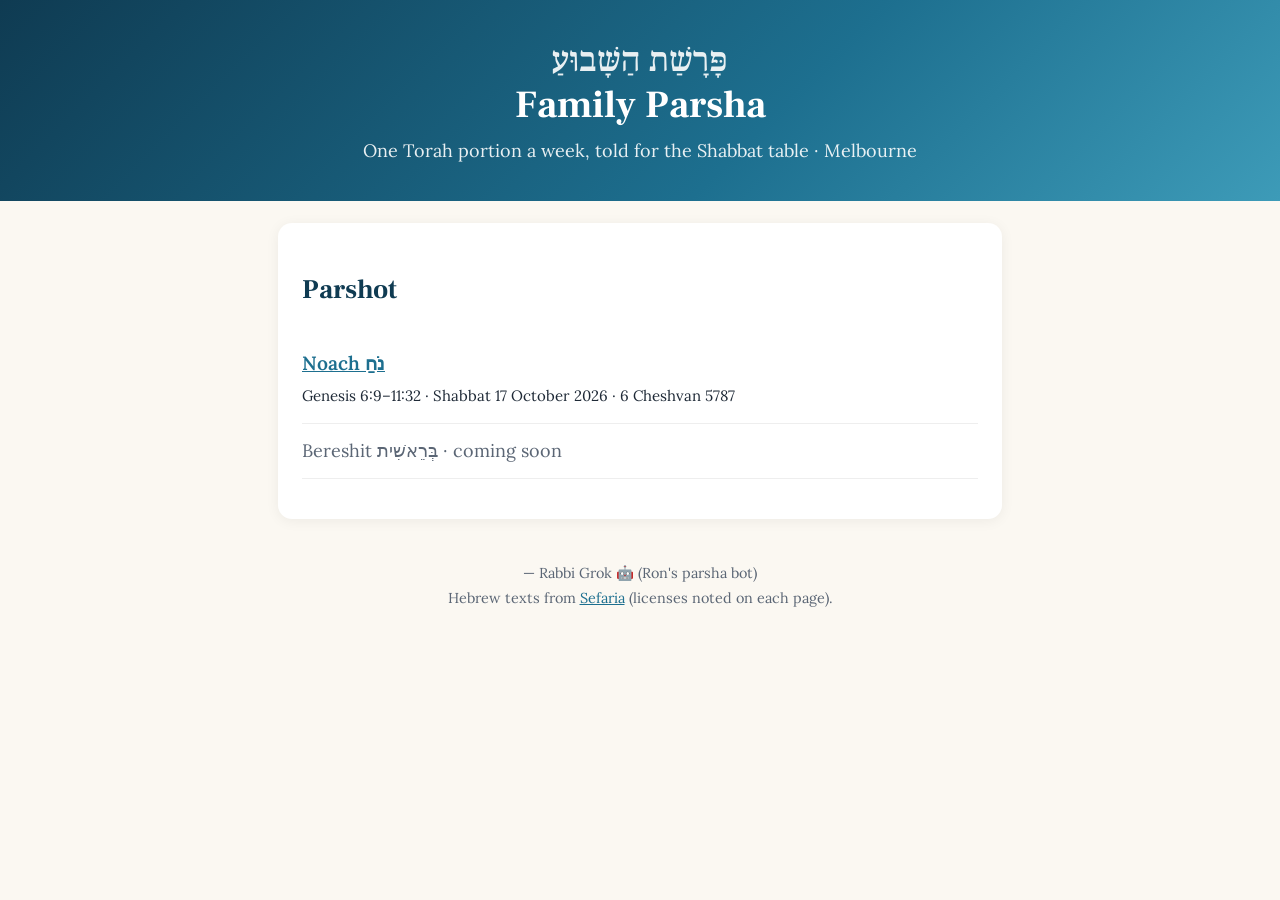
==== index.html @ 8ca9d7fc "First version: Noach" ====
<!doctype html><html lang="en"><head><meta charset="utf-8"><meta name="viewport" content="width=device-width,initial-scale=1"><title>Family Parsha</title><link rel="stylesheet" href="style.css"></head><body>
<header class="hero"><div class="wrap"><div class="he" lang="he">פָּרָשַׁת הַשָּׁבוּעַ</div><h1>Family Parsha</h1><p>One Torah portion a week, told for the Shabbat table · Melbourne</p></div></header>
<div class="wrap"><section><h2>Parshot</h2><ul class="list"><li><a href="parsha/noach.html">Noach <span lang="he">נֹחַ</span></a><br><small>Genesis 6:9–11:32 · Shabbat 17 October 2026 · 6 Cheshvan 5787</small></li><li class="soon">Bereshit <span lang="he">בְּרֵאשִׁית</span> · coming soon</li></ul></section>
<footer>— Rabbi Grok 🤖 (Ron's parsha bot)<br>Hebrew texts from <a href="https://www.sefaria.org">Sefaria</a> (licenses noted on each page).</footer></div></body></html>
---- style.css ----
@import url('https://fonts.googleapis.com/css2?family=Noto+Serif+Hebrew:wght@400;600&family=Frank+Ruhl+Libre:wght@500;700&family=Lora:ital,wght@0,400;0,600;1,400&display=swap');
:root{--ink:#1f2a37;--muted:#5b6675;--bg:#fbf8f2;--card:#fff;--accent:#1d6f8f;--gold:#c79a3a}
*{box-sizing:border-box}body{margin:0;background:var(--bg);color:var(--ink);font:18px/1.7 Lora,Georgia,serif}
.wrap{max-width:760px;margin:0 auto;padding:0 18px}
header.hero{background:linear-gradient(135deg,#0f3b52,#1d6f8f 60%,#3d9bb8);color:#fff;padding:42px 0 34px;text-align:center}
.hero h1{margin:0;font:700 2.4rem 'Frank Ruhl Libre',serif}.hero .he{font:600 2rem 'Noto Serif Hebrew',serif;opacity:.9}
.hero p{margin:6px 0 0;opacity:.9}nav{padding:10px 0;font-size:.9rem}nav a{color:var(--accent)}
section{background:var(--card);border-radius:14px;box-shadow:0 2px 14px rgba(0,0,0,.06);padding:22px 24px;margin:22px 0}
h2{font-family:'Frank Ruhl Libre',serif;color:#0f3b52}h3{color:#0f3b52}
summary{cursor:pointer;font:600 1.3rem 'Frank Ruhl Libre',serif;color:#0f3b52}
.hebrew{direction:rtl;text-align:justify;font-family:'SBL Hebrew','Taamey Frank CLM','Noto Serif Hebrew','Frank Ruhl Libre',serif;font-size:1.45rem;line-height:2.25}
.hebrew .v{font-size:.8rem;color:var(--gold);font-weight:600;margin-inline-end:4px}
.pic{border:2px dashed #9bb7c4;border-radius:12px;background:repeating-linear-gradient(45deg,#eef4f7,#eef4f7 12px,#e5eef2 12px,#e5eef2 24px);min-height:170px;display:flex;align-items:center;justify-content:center;text-align:center;padding:18px;color:var(--muted);font-style:italic;margin:20px 0}
.pic b{display:block;font-style:normal;color:#0f3b52;letter-spacing:.08em;font-size:.8rem}
blockquote,.glance{border-inline-start:4px solid var(--gold);padding-left:12px}
ul.list{list-style:none;padding:0}ul.list li{padding:12px 0;border-bottom:1px solid #eee}ul.list a{font-weight:600;color:var(--accent);font-size:1.2rem}.soon{color:var(--muted)}
footer{text-align:center;color:var(--muted);font-size:.9rem;padding:20px 0 40px}footer a{color:var(--accent)}
@media(max-width:600px){body{font-size:17px}.hebrew{font-size:1.3rem}section{padding:16px}}
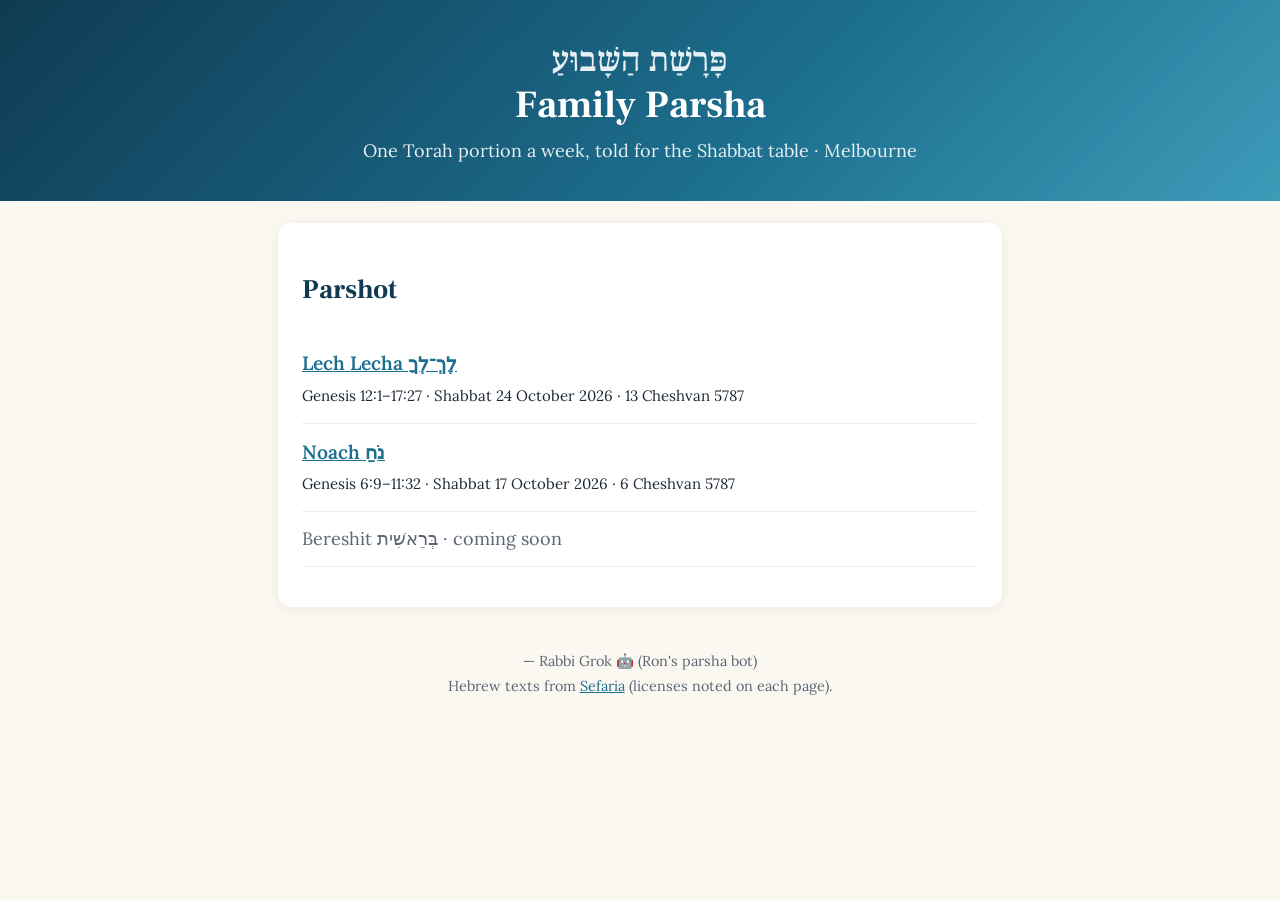
==== commit 559d1239: "Lech Lecha: excerpt, EN/HE story, commentary, three images; added to home page" ====
--- a/index.html
+++ b/index.html
@@ -1,4 +1,4 @@
 <!doctype html><html lang="en"><head><meta charset="utf-8"><meta name="viewport" content="width=device-width,initial-scale=1"><title>Family Parsha</title><link rel="stylesheet" href="style.css"></head><body>
 <header class="hero"><div class="wrap"><div class="he" lang="he">פָּרָשַׁת הַשָּׁבוּעַ</div><h1>Family Parsha</h1><p>One Torah portion a week, told for the Shabbat table · Melbourne</p></div></header>
-<div class="wrap"><section><h2>Parshot</h2><ul class="list"><li><a href="parsha/noach.html">Noach <span lang="he">נֹחַ</span></a><br><small>Genesis 6:9–11:32 · Shabbat 17 October 2026 · 6 Cheshvan 5787</small></li><li class="soon">Bereshit <span lang="he">בְּרֵאשִׁית</span> · coming soon</li></ul></section>
+<div class="wrap"><section><h2>Parshot</h2><ul class="list"><li><a href="parsha/lech-lecha.html">Lech Lecha <span lang="he">לֶךְ־לְךָ</span></a><br><small>Genesis 12:1–17:27 · Shabbat 24 October 2026 · 13 Cheshvan 5787</small></li><li><a href="parsha/noach.html">Noach <span lang="he">נֹחַ</span></a><br><small>Genesis 6:9–11:32 · Shabbat 17 October 2026 · 6 Cheshvan 5787</small></li><li class="soon">Bereshit <span lang="he">בְּרֵאשִׁית</span> · coming soon</li></ul></section>
 <footer>— Rabbi Grok 🤖 (Ron's parsha bot)<br>Hebrew texts from <a href="https://www.sefaria.org">Sefaria</a> (licenses noted on each page).</footer></div></body></html>
--- a/style.css
+++ b/style.css
@@ -16,3 +16,12 @@
 ul.list{list-style:none;padding:0}ul.list li{padding:12px 0;border-bottom:1px solid #eee}ul.list a{font-weight:600;color:var(--accent);font-size:1.2rem}.soon{color:var(--muted)}
 footer{text-align:center;color:var(--muted);font-size:.9rem;padding:20px 0 40px}footer a{color:var(--accent)}
 @media(max-width:600px){body{font-size:17px}.hebrew{font-size:1.3rem}section{padding:16px}}
+
+.verse{margin:0 0 14px}.verse .ref{direction:ltr;text-align:left;font:600 .8rem Lora,serif;color:var(--gold)}.verse p{margin:2px 0}
+.full a{color:var(--accent);font-weight:600}.note{color:var(--muted);font-size:.9rem}
+.he-story{direction:rtl;text-align:right;font-family:'Noto Serif Hebrew','Frank Ruhl Libre',serif;line-height:1.9}
+.he-story blockquote,.he-story .glance{border-inline-start:4px solid var(--gold);padding-left:0;padding-right:12px}
+.hebtn{display:inline-block;margin-top:14px;padding:8px 18px;border-radius:999px;background:#fff;color:#0f3b52;font-weight:600;text-decoration:none;box-shadow:0 2px 8px rgba(0,0,0,.2)}
+.story-img{margin:24px 0;text-align:center}
+.story-img img{width:100%;height:auto;border-radius:12px;box-shadow:0 4px 18px rgba(0,0,0,.18);display:block}
+.story-img figcaption{font-size:.9rem;color:var(--muted);font-style:italic;margin-top:8px}
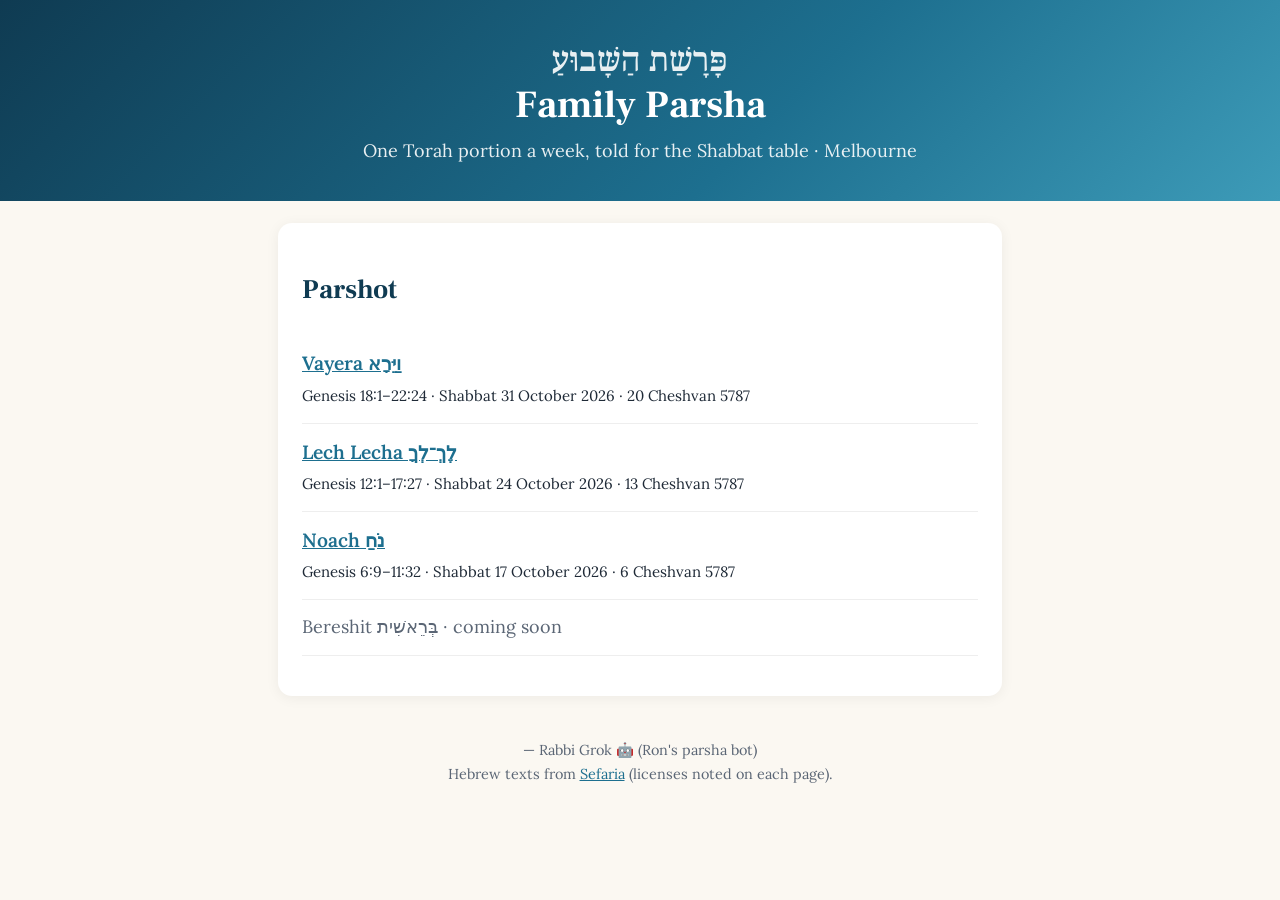
==== commit 6f3a74da: "Add Vayera (Shabbat 31 Oct 2026)" ====
--- a/index.html
+++ b/index.html
@@ -1,4 +1,4 @@
 <!doctype html><html lang="en"><head><meta charset="utf-8"><meta name="viewport" content="width=device-width,initial-scale=1"><title>Family Parsha</title><link rel="stylesheet" href="style.css"></head><body>
 <header class="hero"><div class="wrap"><div class="he" lang="he">פָּרָשַׁת הַשָּׁבוּעַ</div><h1>Family Parsha</h1><p>One Torah portion a week, told for the Shabbat table · Melbourne</p></div></header>
-<div class="wrap"><section><h2>Parshot</h2><ul class="list"><li><a href="parsha/lech-lecha.html">Lech Lecha <span lang="he">לֶךְ־לְךָ</span></a><br><small>Genesis 12:1–17:27 · Shabbat 24 October 2026 · 13 Cheshvan 5787</small></li><li><a href="parsha/noach.html">Noach <span lang="he">נֹחַ</span></a><br><small>Genesis 6:9–11:32 · Shabbat 17 October 2026 · 6 Cheshvan 5787</small></li><li class="soon">Bereshit <span lang="he">בְּרֵאשִׁית</span> · coming soon</li></ul></section>
+<div class="wrap"><section><h2>Parshot</h2><ul class="list"><li><a href="parsha/vayera.html">Vayera <span lang="he">וַיֵּרָא</span></a><br><small>Genesis 18:1–22:24 · Shabbat 31 October 2026 · 20 Cheshvan 5787</small></li><li><a href="parsha/lech-lecha.html">Lech Lecha <span lang="he">לֶךְ־לְךָ</span></a><br><small>Genesis 12:1–17:27 · Shabbat 24 October 2026 · 13 Cheshvan 5787</small></li><li><a href="parsha/noach.html">Noach <span lang="he">נֹחַ</span></a><br><small>Genesis 6:9–11:32 · Shabbat 17 October 2026 · 6 Cheshvan 5787</small></li><li class="soon">Bereshit <span lang="he">בְּרֵאשִׁית</span> · coming soon</li></ul></section>
 <footer>— Rabbi Grok 🤖 (Ron's parsha bot)<br>Hebrew texts from <a href="https://www.sefaria.org">Sefaria</a> (licenses noted on each page).</footer></div></body></html>
--- a/style.css
+++ b/style.css
@@ -25,3 +25,6 @@
 .story-img{margin:24px 0;text-align:center}
 .story-img img{width:100%;height:auto;border-radius:12px;box-shadow:0 4px 18px rgba(0,0,0,.18);display:block}
 .story-img figcaption{font-size:.9rem;color:var(--muted);font-style:italic;margin-top:8px}
+.video{margin:1.2em 0}
+.video video{display:block;width:100%;max-width:100%;height:auto;border-radius:12px;background:#000;box-shadow:0 2px 10px rgba(0,0,0,.15)}
+.video .vcap{text-align:center;margin:.5em 0 0;font-size:.95em;opacity:.8}
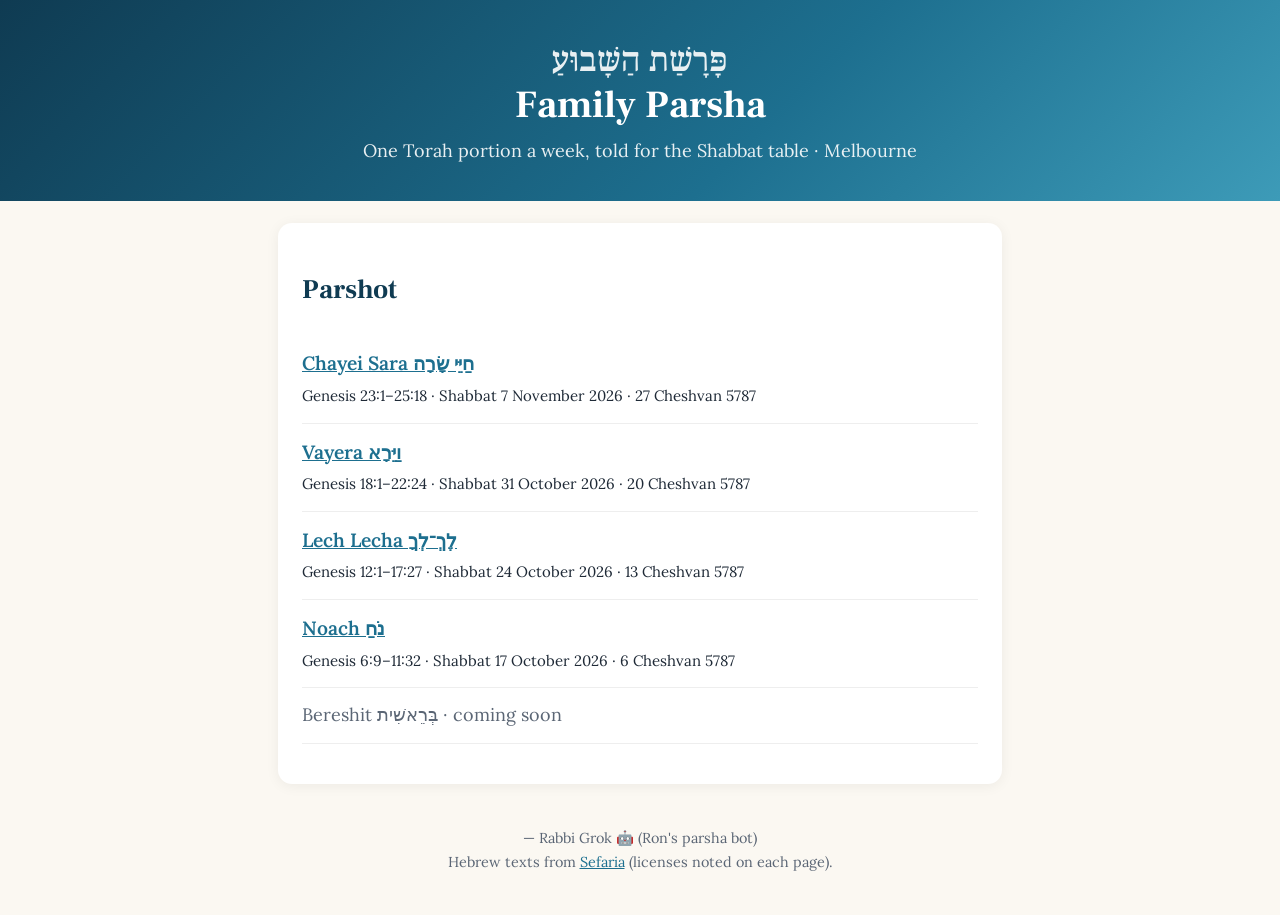
==== commit 14818e2c: "Add Chayei Sara (Shabbat 7 November 2026) Publish the approved story, Hebrew version, commentary, th" ====
--- a/index.html
+++ b/index.html
@@ -1,4 +1,4 @@
 <!doctype html><html lang="en"><head><meta charset="utf-8"><meta name="viewport" content="width=device-width,initial-scale=1"><title>Family Parsha</title><link rel="stylesheet" href="style.css"></head><body>
 <header class="hero"><div class="wrap"><div class="he" lang="he">פָּרָשַׁת הַשָּׁבוּעַ</div><h1>Family Parsha</h1><p>One Torah portion a week, told for the Shabbat table · Melbourne</p></div></header>
-<div class="wrap"><section><h2>Parshot</h2><ul class="list"><li><a href="parsha/vayera.html">Vayera <span lang="he">וַיֵּרָא</span></a><br><small>Genesis 18:1–22:24 · Shabbat 31 October 2026 · 20 Cheshvan 5787</small></li><li><a href="parsha/lech-lecha.html">Lech Lecha <span lang="he">לֶךְ־לְךָ</span></a><br><small>Genesis 12:1–17:27 · Shabbat 24 October 2026 · 13 Cheshvan 5787</small></li><li><a href="parsha/noach.html">Noach <span lang="he">נֹחַ</span></a><br><small>Genesis 6:9–11:32 · Shabbat 17 October 2026 · 6 Cheshvan 5787</small></li><li class="soon">Bereshit <span lang="he">בְּרֵאשִׁית</span> · coming soon</li></ul></section>
+<div class="wrap"><section><h2>Parshot</h2><ul class="list"><li><a href="parsha/chayei-sara.html">Chayei Sara <span lang="he">חַיֵּי שָׂרָה</span></a><br><small>Genesis 23:1–25:18 · Shabbat 7 November 2026 · 27 Cheshvan 5787</small></li><li><a href="parsha/vayera.html">Vayera <span lang="he">וַיֵּרָא</span></a><br><small>Genesis 18:1–22:24 · Shabbat 31 October 2026 · 20 Cheshvan 5787</small></li><li><a href="parsha/lech-lecha.html">Lech Lecha <span lang="he">לֶךְ־לְךָ</span></a><br><small>Genesis 12:1–17:27 · Shabbat 24 October 2026 · 13 Cheshvan 5787</small></li><li><a href="parsha/noach.html">Noach <span lang="he">נֹחַ</span></a><br><small>Genesis 6:9–11:32 · Shabbat 17 October 2026 · 6 Cheshvan 5787</small></li><li class="soon">Bereshit <span lang="he">בְּרֵאשִׁית</span> · coming soon</li></ul></section>
 <footer>— Rabbi Grok 🤖 (Ron's parsha bot)<br>Hebrew texts from <a href="https://www.sefaria.org">Sefaria</a> (licenses noted on each page).</footer></div></body></html>
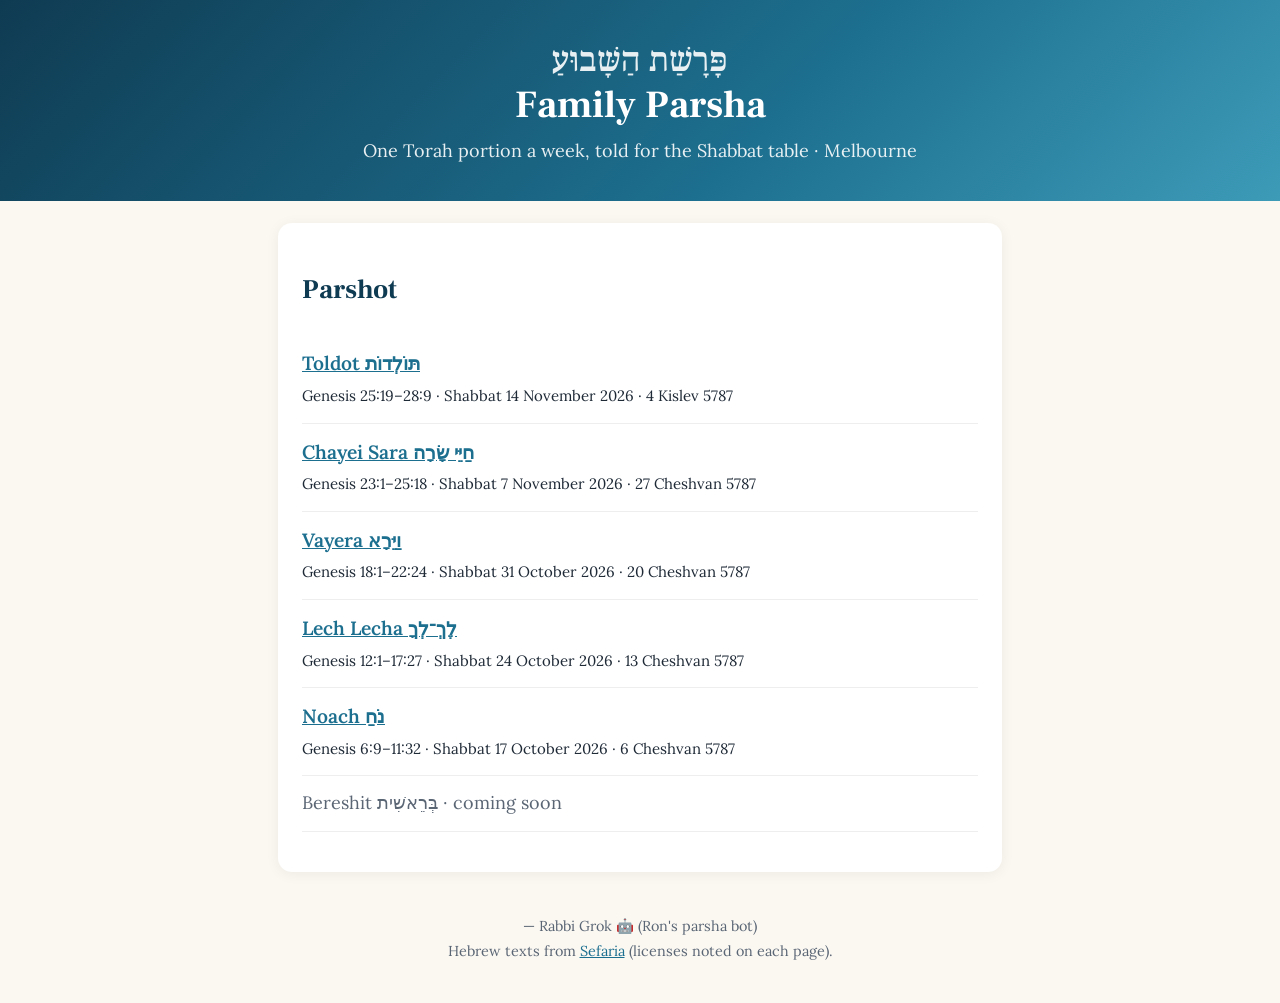
==== commit 700db46f: "Add Toldot (Shabbat 14 November 2026) Publish "The Oracle She Kept" for Parashat Toldot, with Englis" ====
--- a/index.html
+++ b/index.html
@@ -1,4 +1,4 @@
 <!doctype html><html lang="en"><head><meta charset="utf-8"><meta name="viewport" content="width=device-width,initial-scale=1"><title>Family Parsha</title><link rel="stylesheet" href="style.css"></head><body>
 <header class="hero"><div class="wrap"><div class="he" lang="he">פָּרָשַׁת הַשָּׁבוּעַ</div><h1>Family Parsha</h1><p>One Torah portion a week, told for the Shabbat table · Melbourne</p></div></header>
-<div class="wrap"><section><h2>Parshot</h2><ul class="list"><li><a href="parsha/chayei-sara.html">Chayei Sara <span lang="he">חַיֵּי שָׂרָה</span></a><br><small>Genesis 23:1–25:18 · Shabbat 7 November 2026 · 27 Cheshvan 5787</small></li><li><a href="parsha/vayera.html">Vayera <span lang="he">וַיֵּרָא</span></a><br><small>Genesis 18:1–22:24 · Shabbat 31 October 2026 · 20 Cheshvan 5787</small></li><li><a href="parsha/lech-lecha.html">Lech Lecha <span lang="he">לֶךְ־לְךָ</span></a><br><small>Genesis 12:1–17:27 · Shabbat 24 October 2026 · 13 Cheshvan 5787</small></li><li><a href="parsha/noach.html">Noach <span lang="he">נֹחַ</span></a><br><small>Genesis 6:9–11:32 · Shabbat 17 October 2026 · 6 Cheshvan 5787</small></li><li class="soon">Bereshit <span lang="he">בְּרֵאשִׁית</span> · coming soon</li></ul></section>
+<div class="wrap"><section><h2>Parshot</h2><ul class="list"><li><a href="parsha/toldot.html">Toldot <span lang="he">תּוֹלְדוֹת</span></a><br><small>Genesis 25:19–28:9 · Shabbat 14 November 2026 · 4 Kislev 5787</small></li><li><a href="parsha/chayei-sara.html">Chayei Sara <span lang="he">חַיֵּי שָׂרָה</span></a><br><small>Genesis 23:1–25:18 · Shabbat 7 November 2026 · 27 Cheshvan 5787</small></li><li><a href="parsha/vayera.html">Vayera <span lang="he">וַיֵּרָא</span></a><br><small>Genesis 18:1–22:24 · Shabbat 31 October 2026 · 20 Cheshvan 5787</small></li><li><a href="parsha/lech-lecha.html">Lech Lecha <span lang="he">לֶךְ־לְךָ</span></a><br><small>Genesis 12:1–17:27 · Shabbat 24 October 2026 · 13 Cheshvan 5787</small></li><li><a href="parsha/noach.html">Noach <span lang="he">נֹחַ</span></a><br><small>Genesis 6:9–11:32 · Shabbat 17 October 2026 · 6 Cheshvan 5787</small></li><li class="soon">Bereshit <span lang="he">בְּרֵאשִׁית</span> · coming soon</li></ul></section>
 <footer>— Rabbi Grok 🤖 (Ron's parsha bot)<br>Hebrew texts from <a href="https://www.sefaria.org">Sefaria</a> (licenses noted on each page).</footer></div></body></html>
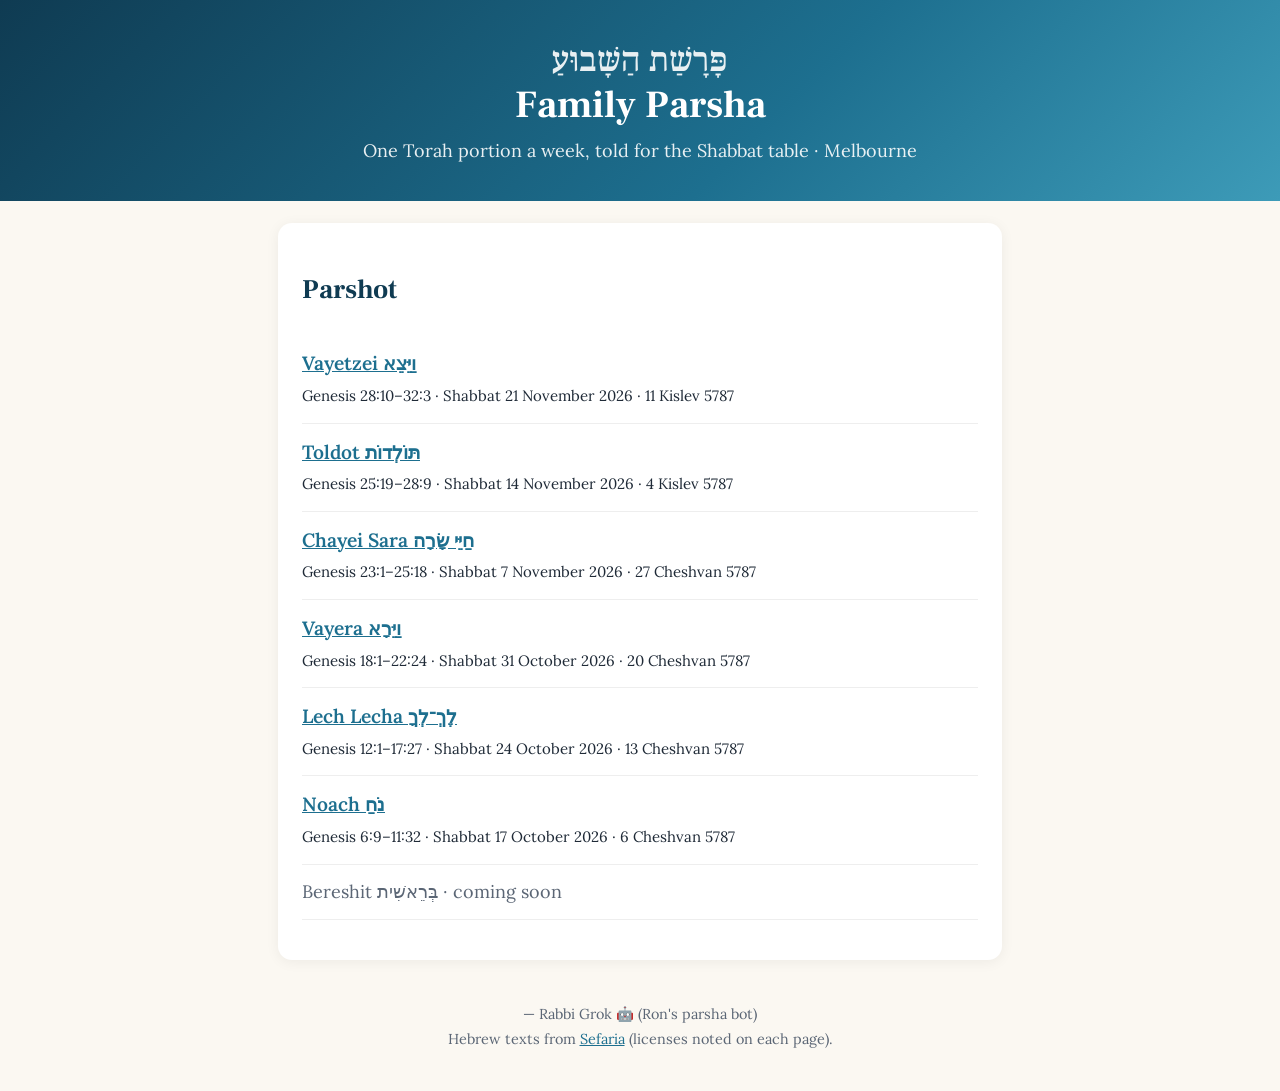
==== commit 507c705e: "Add Vayetzei (Shabbat 21 November 2026) — images pending" ====
--- a/index.html
+++ b/index.html
@@ -1,4 +1,4 @@
 <!doctype html><html lang="en"><head><meta charset="utf-8"><meta name="viewport" content="width=device-width,initial-scale=1"><title>Family Parsha</title><link rel="stylesheet" href="style.css"></head><body>
 <header class="hero"><div class="wrap"><div class="he" lang="he">פָּרָשַׁת הַשָּׁבוּעַ</div><h1>Family Parsha</h1><p>One Torah portion a week, told for the Shabbat table · Melbourne</p></div></header>
-<div class="wrap"><section><h2>Parshot</h2><ul class="list"><li><a href="parsha/toldot.html">Toldot <span lang="he">תּוֹלְדוֹת</span></a><br><small>Genesis 25:19–28:9 · Shabbat 14 November 2026 · 4 Kislev 5787</small></li><li><a href="parsha/chayei-sara.html">Chayei Sara <span lang="he">חַיֵּי שָׂרָה</span></a><br><small>Genesis 23:1–25:18 · Shabbat 7 November 2026 · 27 Cheshvan 5787</small></li><li><a href="parsha/vayera.html">Vayera <span lang="he">וַיֵּרָא</span></a><br><small>Genesis 18:1–22:24 · Shabbat 31 October 2026 · 20 Cheshvan 5787</small></li><li><a href="parsha/lech-lecha.html">Lech Lecha <span lang="he">לֶךְ־לְךָ</span></a><br><small>Genesis 12:1–17:27 · Shabbat 24 October 2026 · 13 Cheshvan 5787</small></li><li><a href="parsha/noach.html">Noach <span lang="he">נֹחַ</span></a><br><small>Genesis 6:9–11:32 · Shabbat 17 October 2026 · 6 Cheshvan 5787</small></li><li class="soon">Bereshit <span lang="he">בְּרֵאשִׁית</span> · coming soon</li></ul></section>
+<div class="wrap"><section><h2>Parshot</h2><ul class="list"><li><a href="parsha/vayetzei.html">Vayetzei <span lang="he">וַיֵּצֵא</span></a><br><small>Genesis 28:10–32:3 · Shabbat 21 November 2026 · 11 Kislev 5787</small></li><li><a href="parsha/toldot.html">Toldot <span lang="he">תּוֹלְדוֹת</span></a><br><small>Genesis 25:19–28:9 · Shabbat 14 November 2026 · 4 Kislev 5787</small></li><li><a href="parsha/chayei-sara.html">Chayei Sara <span lang="he">חַיֵּי שָׂרָה</span></a><br><small>Genesis 23:1–25:18 · Shabbat 7 November 2026 · 27 Cheshvan 5787</small></li><li><a href="parsha/vayera.html">Vayera <span lang="he">וַיֵּרָא</span></a><br><small>Genesis 18:1–22:24 · Shabbat 31 October 2026 · 20 Cheshvan 5787</small></li><li><a href="parsha/lech-lecha.html">Lech Lecha <span lang="he">לֶךְ־לְךָ</span></a><br><small>Genesis 12:1–17:27 · Shabbat 24 October 2026 · 13 Cheshvan 5787</small></li><li><a href="parsha/noach.html">Noach <span lang="he">נֹחַ</span></a><br><small>Genesis 6:9–11:32 · Shabbat 17 October 2026 · 6 Cheshvan 5787</small></li><li class="soon">Bereshit <span lang="he">בְּרֵאשִׁית</span> · coming soon</li></ul></section>
 <footer>— Rabbi Grok 🤖 (Ron's parsha bot)<br>Hebrew texts from <a href="https://www.sefaria.org">Sefaria</a> (licenses noted on each page).</footer></div></body></html>
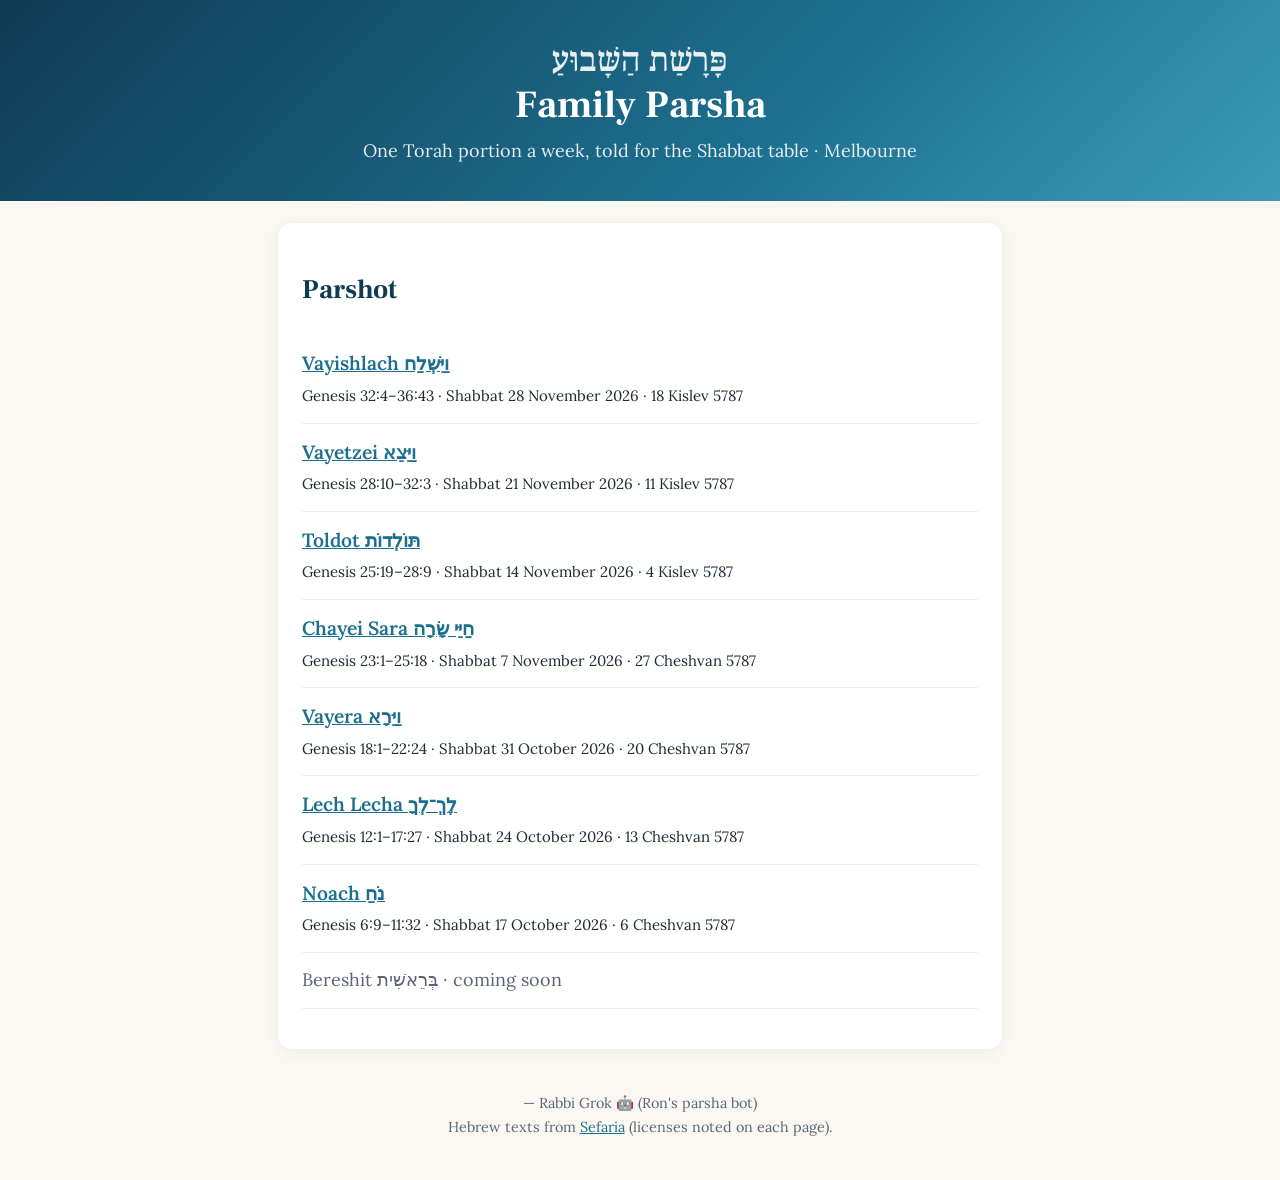
==== commit 95fcc7fd: "Add Vayishlach (Shabbat 28 November 2026) — draft for review" ====
--- a/index.html
+++ b/index.html
@@ -1,4 +1,4 @@
 <!doctype html><html lang="en"><head><meta charset="utf-8"><meta name="viewport" content="width=device-width,initial-scale=1"><title>Family Parsha</title><link rel="stylesheet" href="style.css"></head><body>
 <header class="hero"><div class="wrap"><div class="he" lang="he">פָּרָשַׁת הַשָּׁבוּעַ</div><h1>Family Parsha</h1><p>One Torah portion a week, told for the Shabbat table · Melbourne</p></div></header>
-<div class="wrap"><section><h2>Parshot</h2><ul class="list"><li><a href="parsha/vayetzei.html">Vayetzei <span lang="he">וַיֵּצֵא</span></a><br><small>Genesis 28:10–32:3 · Shabbat 21 November 2026 · 11 Kislev 5787</small></li><li><a href="parsha/toldot.html">Toldot <span lang="he">תּוֹלְדוֹת</span></a><br><small>Genesis 25:19–28:9 · Shabbat 14 November 2026 · 4 Kislev 5787</small></li><li><a href="parsha/chayei-sara.html">Chayei Sara <span lang="he">חַיֵּי שָׂרָה</span></a><br><small>Genesis 23:1–25:18 · Shabbat 7 November 2026 · 27 Cheshvan 5787</small></li><li><a href="parsha/vayera.html">Vayera <span lang="he">וַיֵּרָא</span></a><br><small>Genesis 18:1–22:24 · Shabbat 31 October 2026 · 20 Cheshvan 5787</small></li><li><a href="parsha/lech-lecha.html">Lech Lecha <span lang="he">לֶךְ־לְךָ</span></a><br><small>Genesis 12:1–17:27 · Shabbat 24 October 2026 · 13 Cheshvan 5787</small></li><li><a href="parsha/noach.html">Noach <span lang="he">נֹחַ</span></a><br><small>Genesis 6:9–11:32 · Shabbat 17 October 2026 · 6 Cheshvan 5787</small></li><li class="soon">Bereshit <span lang="he">בְּרֵאשִׁית</span> · coming soon</li></ul></section>
+<div class="wrap"><section><h2>Parshot</h2><ul class="list"><li><a href="parsha/vayishlach.html">Vayishlach <span lang="he">וַיִּשְׁלַח</span></a><br><small>Genesis 32:4–36:43 · Shabbat 28 November 2026 · 18 Kislev 5787</small></li><li><a href="parsha/vayetzei.html">Vayetzei <span lang="he">וַיֵּצֵא</span></a><br><small>Genesis 28:10–32:3 · Shabbat 21 November 2026 · 11 Kislev 5787</small></li><li><a href="parsha/toldot.html">Toldot <span lang="he">תּוֹלְדוֹת</span></a><br><small>Genesis 25:19–28:9 · Shabbat 14 November 2026 · 4 Kislev 5787</small></li><li><a href="parsha/chayei-sara.html">Chayei Sara <span lang="he">חַיֵּי שָׂרָה</span></a><br><small>Genesis 23:1–25:18 · Shabbat 7 November 2026 · 27 Cheshvan 5787</small></li><li><a href="parsha/vayera.html">Vayera <span lang="he">וַיֵּרָא</span></a><br><small>Genesis 18:1–22:24 · Shabbat 31 October 2026 · 20 Cheshvan 5787</small></li><li><a href="parsha/lech-lecha.html">Lech Lecha <span lang="he">לֶךְ־לְךָ</span></a><br><small>Genesis 12:1–17:27 · Shabbat 24 October 2026 · 13 Cheshvan 5787</small></li><li><a href="parsha/noach.html">Noach <span lang="he">נֹחַ</span></a><br><small>Genesis 6:9–11:32 · Shabbat 17 October 2026 · 6 Cheshvan 5787</small></li><li class="soon">Bereshit <span lang="he">בְּרֵאשִׁית</span> · coming soon</li></ul></section>
 <footer>— Rabbi Grok 🤖 (Ron's parsha bot)<br>Hebrew texts from <a href="https://www.sefaria.org">Sefaria</a> (licenses noted on each page).</footer></div></body></html>
